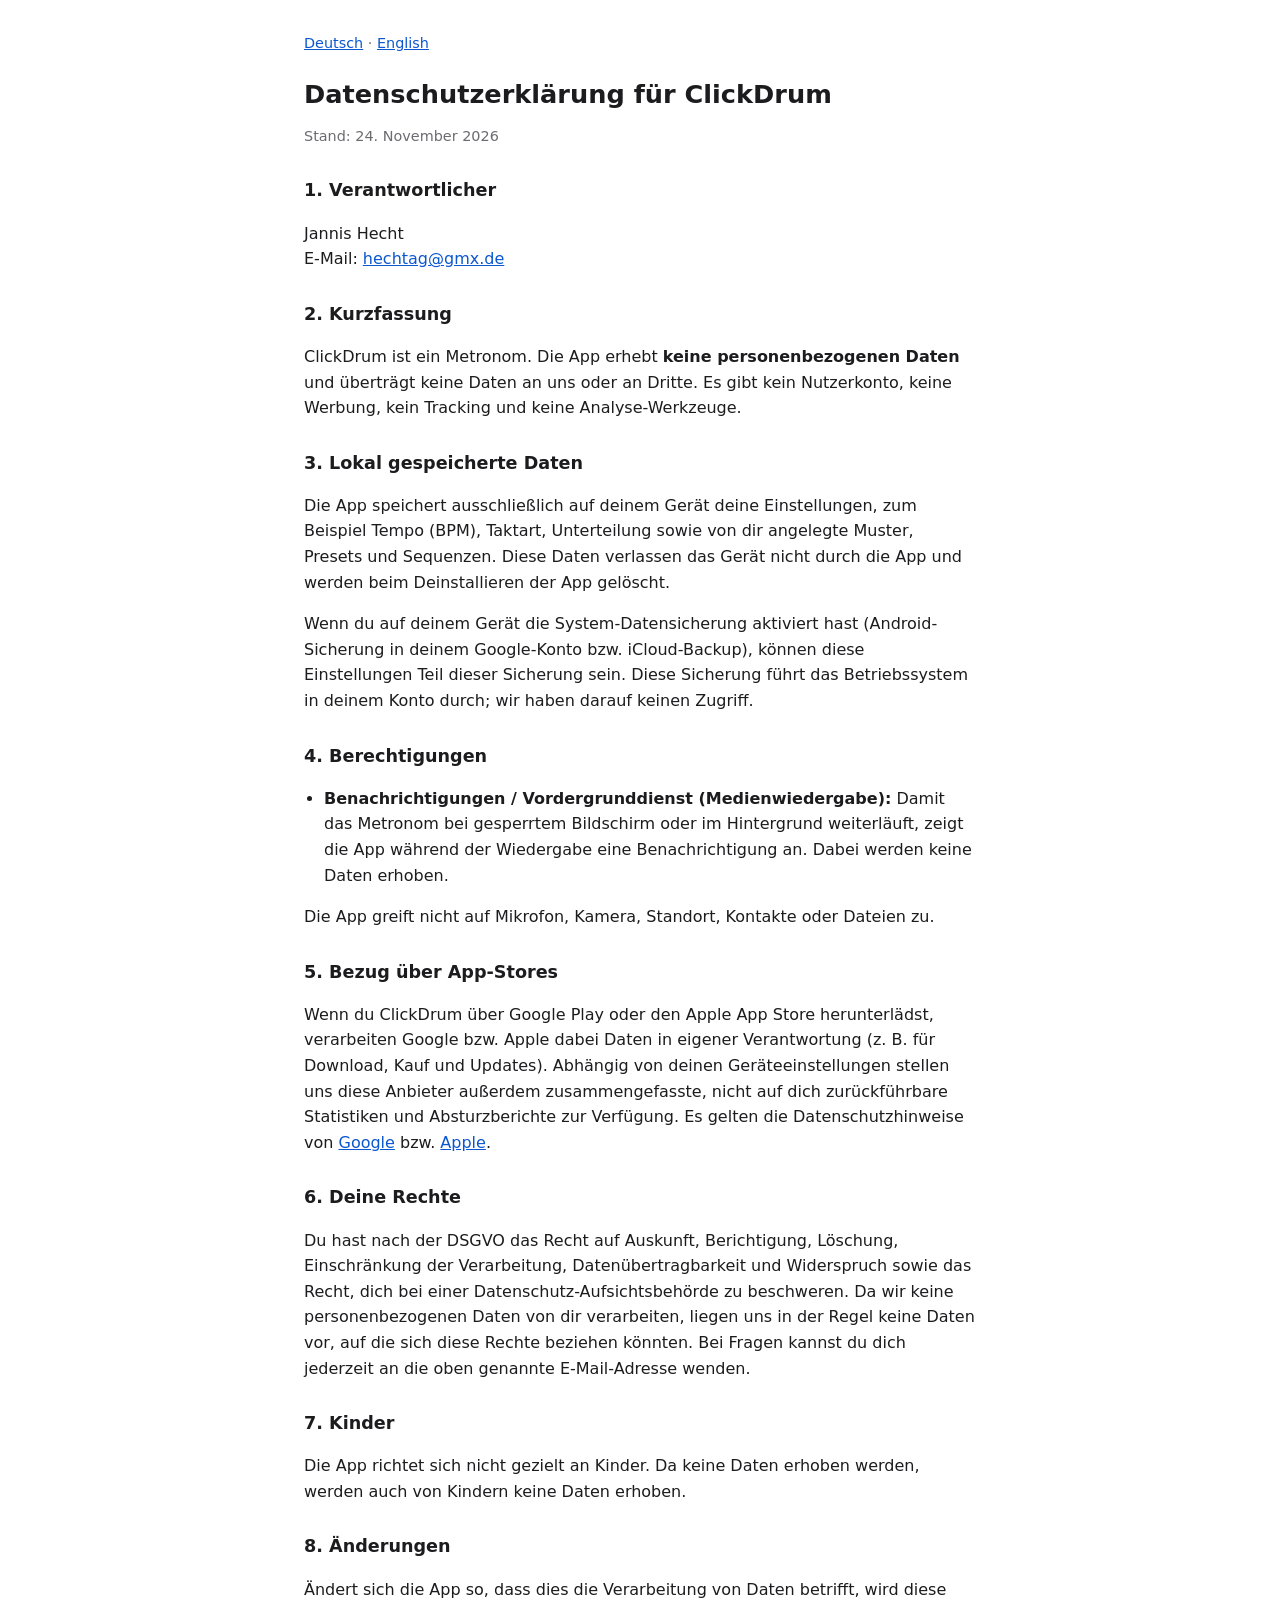
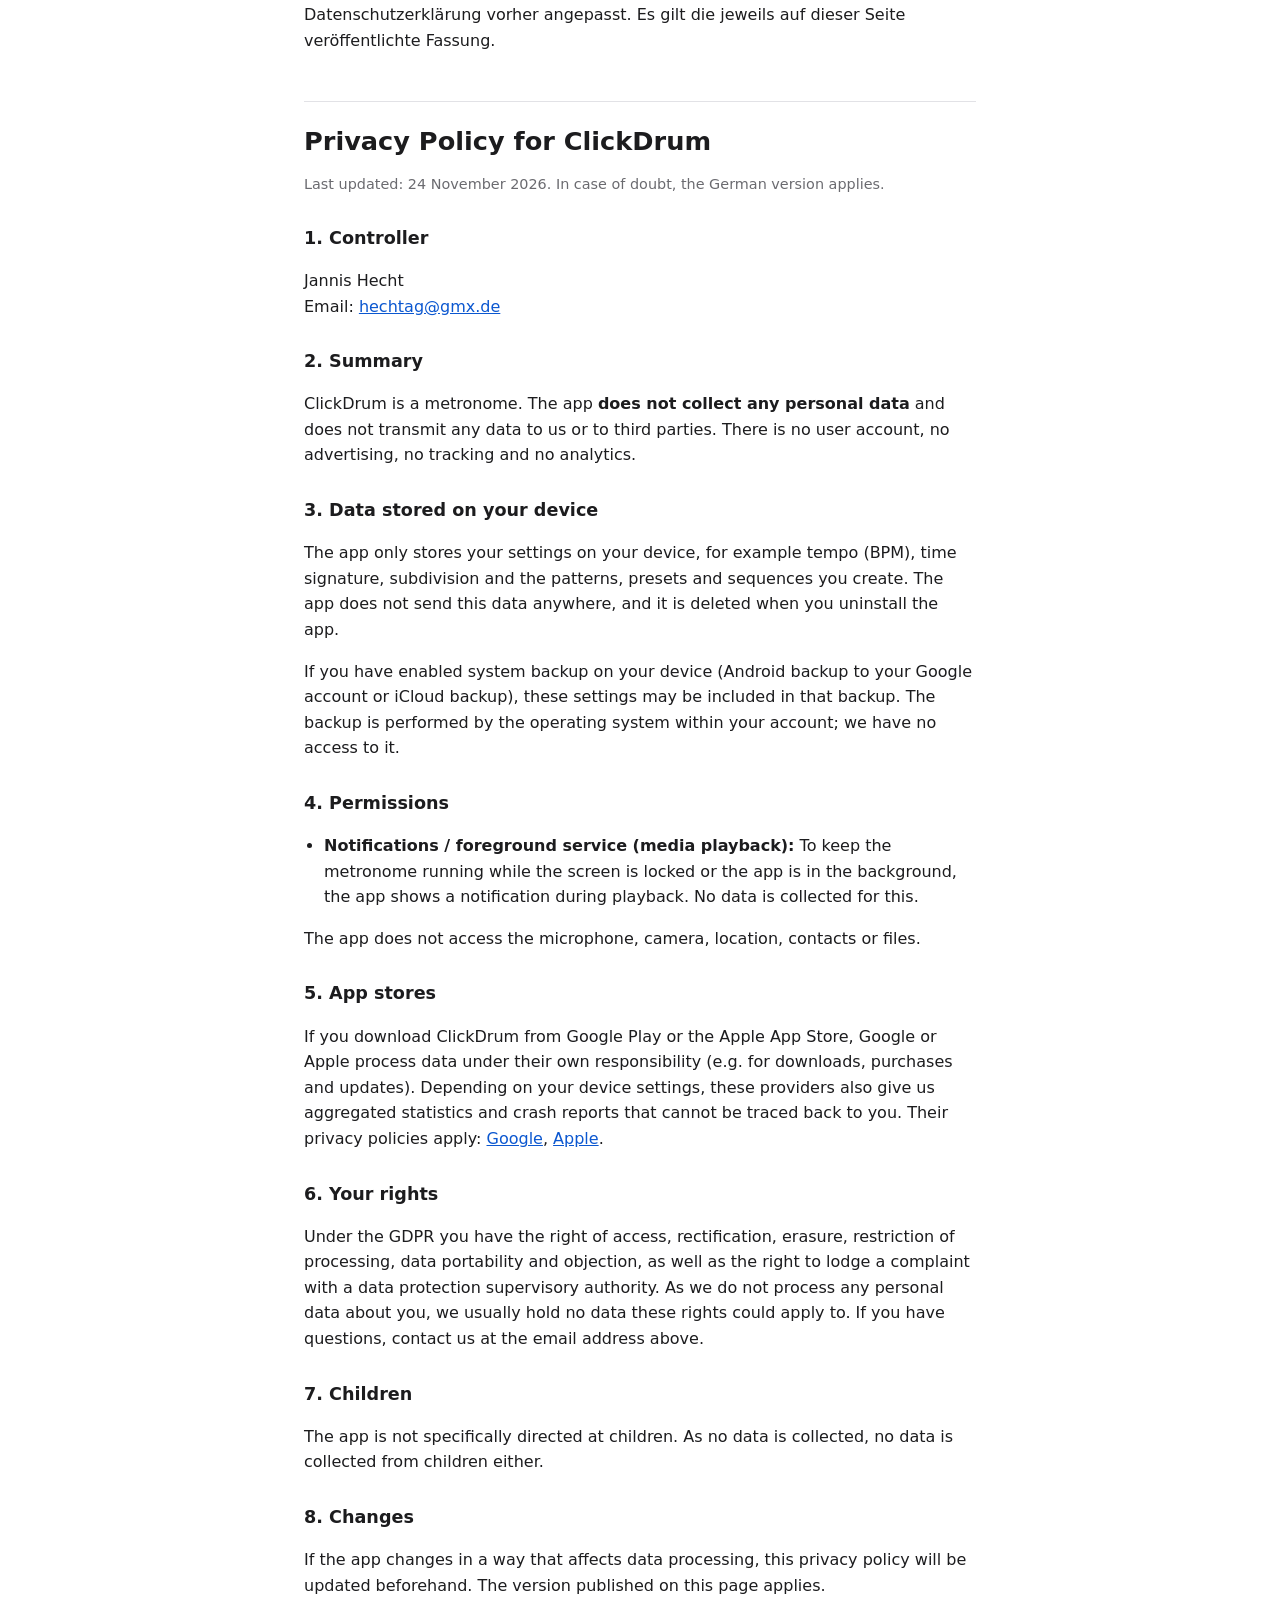
==== clickdrum/privacy.html @ f91745d0 "Add ClickDrum privacy policy and app overview page Co-Authored-By: Claude Opus 5.5 <noreply@anthropi" ====
<!doctype html>
<html lang="de">
<head>
<meta charset="utf-8">
<meta name="viewport" content="width=device-width, initial-scale=1">
<title>ClickDrum – Datenschutzerklärung / Privacy Policy</title>
<meta name="description" content="Datenschutzerklärung der App ClickDrum / Privacy policy of the ClickDrum app">
<link rel="stylesheet" href="../style.css">
</head>
<body>
<main>
<nav><a href="#de">Deutsch</a> · <a href="#en">English</a></nav>

<article id="de" lang="de">
<h1>Datenschutzerklärung für ClickDrum</h1>
<p class="meta">Stand: 24. November 2026</p>

<h2>1. Verantwortlicher</h2>
<p>Jannis Hecht<br>
E-Mail: <a href="mailto:hechtag@gmx.de">hechtag@gmx.de</a></p>

<h2>2. Kurzfassung</h2>
<p>ClickDrum ist ein Metronom. Die App erhebt <strong>keine personenbezogenen Daten</strong> und überträgt keine Daten an uns oder an Dritte. Es gibt kein Nutzerkonto, keine Werbung, kein Tracking und keine Analyse-Werkzeuge.</p>

<h2>3. Lokal gespeicherte Daten</h2>
<p>Die App speichert ausschließlich auf deinem Gerät deine Einstellungen, zum Beispiel Tempo (BPM), Taktart, Unterteilung sowie von dir angelegte Muster, Presets und Sequenzen. Diese Daten verlassen das Gerät nicht durch die App und werden beim Deinstallieren der App gelöscht.</p>
<p>Wenn du auf deinem Gerät die System-Datensicherung aktiviert hast (Android-Sicherung in deinem Google-Konto bzw. iCloud-Backup), können diese Einstellungen Teil dieser Sicherung sein. Diese Sicherung führt das Betriebssystem in deinem Konto durch; wir haben darauf keinen Zugriff.</p>

<h2>4. Berechtigungen</h2>
<ul>
<li><strong>Benachrichtigungen / Vordergrunddienst (Medienwiedergabe):</strong> Damit das Metronom bei gesperrtem Bildschirm oder im Hintergrund weiterläuft, zeigt die App während der Wiedergabe eine Benachrichtigung an. Dabei werden keine Daten erhoben.</li>
</ul>
<p>Die App greift nicht auf Mikrofon, Kamera, Standort, Kontakte oder Dateien zu.</p>

<h2>5. Bezug über App-Stores</h2>
<p>Wenn du ClickDrum über Google Play oder den Apple App Store herunterlädst, verarbeiten Google bzw. Apple dabei Daten in eigener Verantwortung (z.&nbsp;B. für Download, Kauf und Updates). Abhängig von deinen Geräteeinstellungen stellen uns diese Anbieter außerdem zusammengefasste, nicht auf dich zurückführbare Statistiken und Absturzberichte zur Verfügung. Es gelten die Datenschutzhinweise von <a href="https://policies.google.com/privacy">Google</a> bzw. <a href="https://www.apple.com/legal/privacy/">Apple</a>.</p>

<h2>6. Deine Rechte</h2>
<p>Du hast nach der DSGVO das Recht auf Auskunft, Berichtigung, Löschung, Einschränkung der Verarbeitung, Datenübertragbarkeit und Widerspruch sowie das Recht, dich bei einer Datenschutz-Aufsichtsbehörde zu beschweren. Da wir keine personenbezogenen Daten von dir verarbeiten, liegen uns in der Regel keine Daten vor, auf die sich diese Rechte beziehen könnten. Bei Fragen kannst du dich jederzeit an die oben genannte E-Mail-Adresse wenden.</p>

<h2>7. Kinder</h2>
<p>Die App richtet sich nicht gezielt an Kinder. Da keine Daten erhoben werden, werden auch von Kindern keine Daten erhoben.</p>

<h2>8. Änderungen</h2>
<p>Ändert sich die App so, dass dies die Verarbeitung von Daten betrifft, wird diese Datenschutzerklärung vorher angepasst. Es gilt die jeweils auf dieser Seite veröffentlichte Fassung.</p>
</article>

<hr>

<article id="en" lang="en">
<h1>Privacy Policy for ClickDrum</h1>
<p class="meta">Last updated: 24 November 2026. In case of doubt, the German version applies.</p>

<h2>1. Controller</h2>
<p>Jannis Hecht<br>
Email: <a href="mailto:hechtag@gmx.de">hechtag@gmx.de</a></p>

<h2>2. Summary</h2>
<p>ClickDrum is a metronome. The app <strong>does not collect any personal data</strong> and does not transmit any data to us or to third parties. There is no user account, no advertising, no tracking and no analytics.</p>

<h2>3. Data stored on your device</h2>
<p>The app only stores your settings on your device, for example tempo (BPM), time signature, subdivision and the patterns, presets and sequences you create. The app does not send this data anywhere, and it is deleted when you uninstall the app.</p>
<p>If you have enabled system backup on your device (Android backup to your Google account or iCloud backup), these settings may be included in that backup. The backup is performed by the operating system within your account; we have no access to it.</p>

<h2>4. Permissions</h2>
<ul>
<li><strong>Notifications / foreground service (media playback):</strong> To keep the metronome running while the screen is locked or the app is in the background, the app shows a notification during playback. No data is collected for this.</li>
</ul>
<p>The app does not access the microphone, camera, location, contacts or files.</p>

<h2>5. App stores</h2>
<p>If you download ClickDrum from Google Play or the Apple App Store, Google or Apple process data under their own responsibility (e.g. for downloads, purchases and updates). Depending on your device settings, these providers also give us aggregated statistics and crash reports that cannot be traced back to you. Their privacy policies apply: <a href="https://policies.google.com/privacy">Google</a>, <a href="https://www.apple.com/legal/privacy/">Apple</a>.</p>

<h2>6. Your rights</h2>
<p>Under the GDPR you have the right of access, rectification, erasure, restriction of processing, data portability and objection, as well as the right to lodge a complaint with a data protection supervisory authority. As we do not process any personal data about you, we usually hold no data these rights could apply to. If you have questions, contact us at the email address above.</p>

<h2>7. Children</h2>
<p>The app is not specifically directed at children. As no data is collected, no data is collected from children either.</p>

<h2>8. Changes</h2>
<p>If the app changes in a way that affects data processing, this privacy policy will be updated beforehand. The version published on this page applies.</p>
</article>
</main>
</body>
</html>
---- style.css ----
:root {
  --bg: #ffffff;
  --fg: #1c1c1e;
  --muted: #6b6b70;
  --link: #0b57d0;
  --rule: #e2e2e6;
  color-scheme: light dark;
}
@media (prefers-color-scheme: dark) {
  :root {
    --bg: #121214;
    --fg: #ececf0;
    --muted: #a0a0a8;
    --link: #8ab4f8;
    --rule: #2c2c31;
  }
}
* { box-sizing: border-box; }
body {
  margin: 0;
  background: var(--bg);
  color: var(--fg);
  font: 16px/1.6 system-ui, -apple-system, "Segoe UI", Roboto, sans-serif;
}
main { max-width: 44rem; margin: 0 auto; padding: 2rem 1rem 4rem; }
h1 { font-size: 1.6rem; line-height: 1.25; margin: 1.5rem 0 .25rem; }
h2 { font-size: 1.1rem; margin: 1.75rem 0 .25rem; }
a { color: var(--link); }
.meta, nav { color: var(--muted); font-size: .9rem; }
hr { border: 0; border-top: 1px solid var(--rule); margin: 3rem 0 1rem; }
ul { padding-left: 1.25rem; }
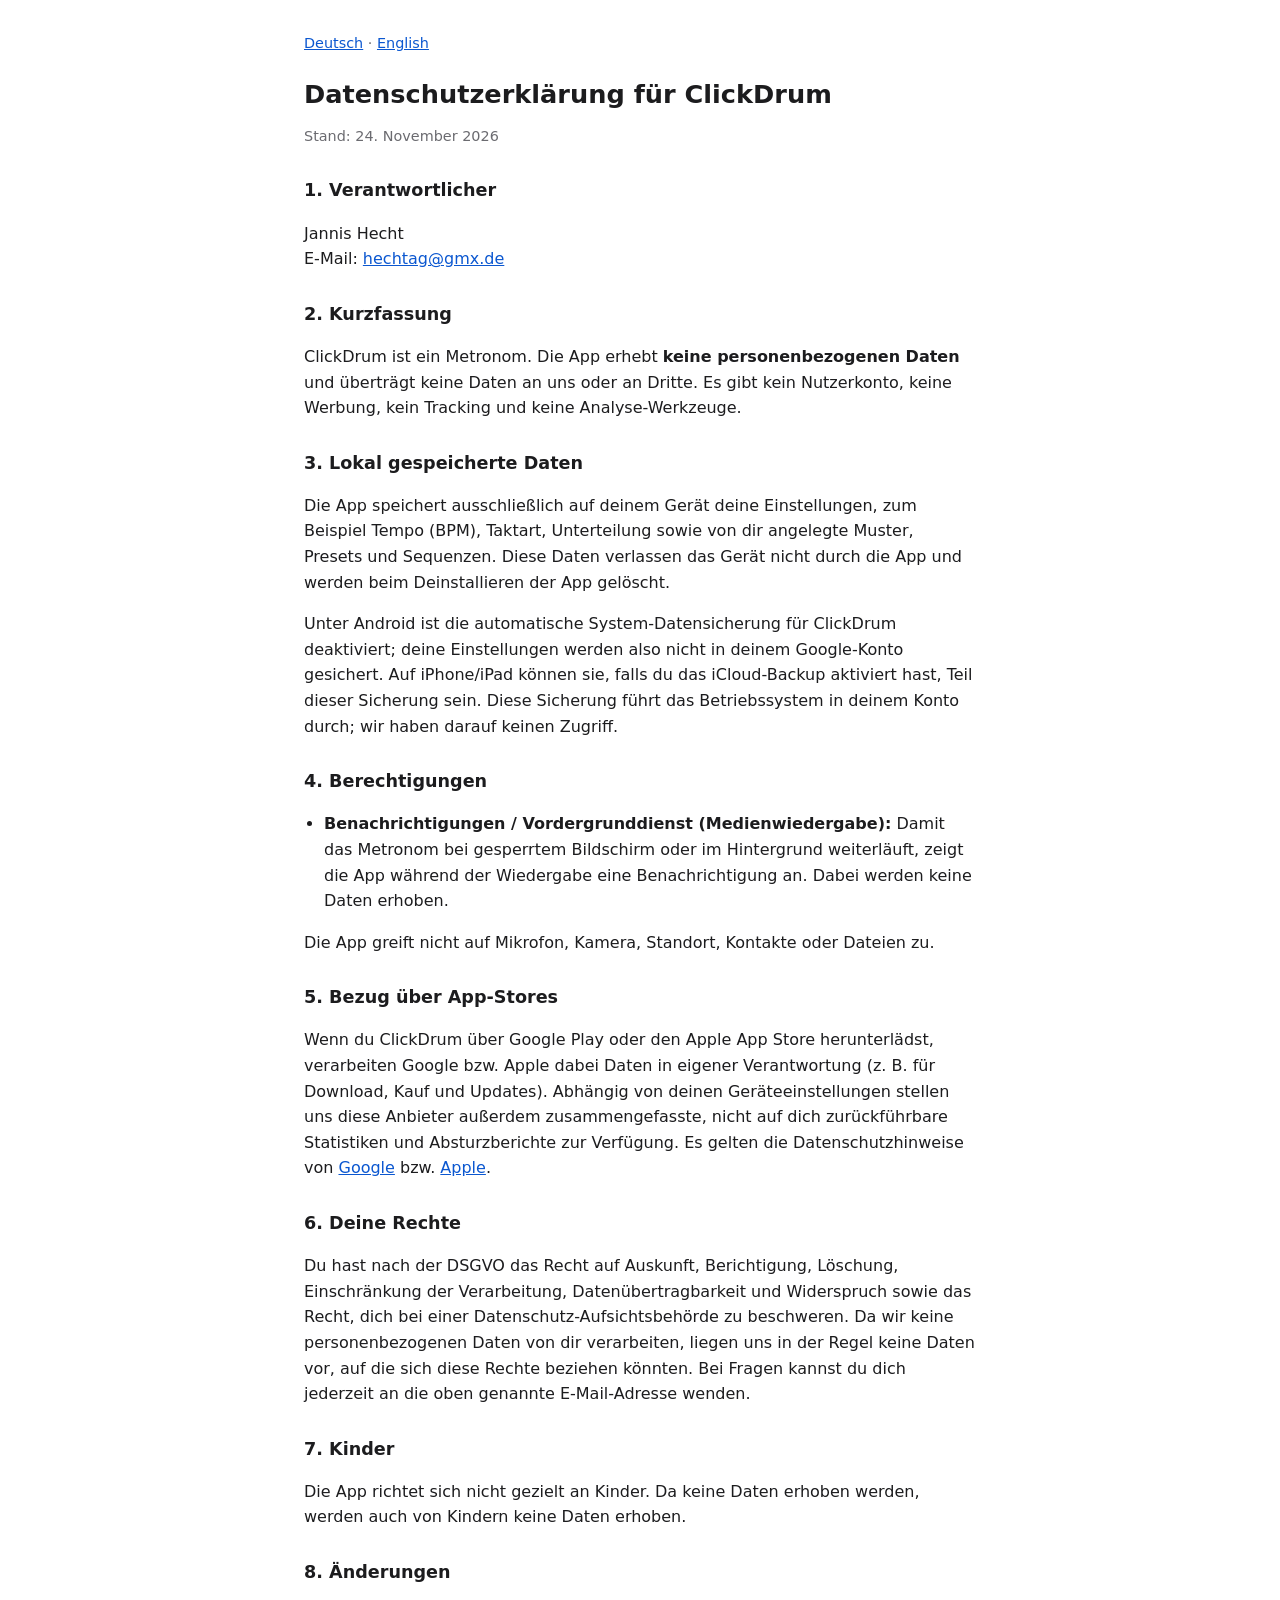
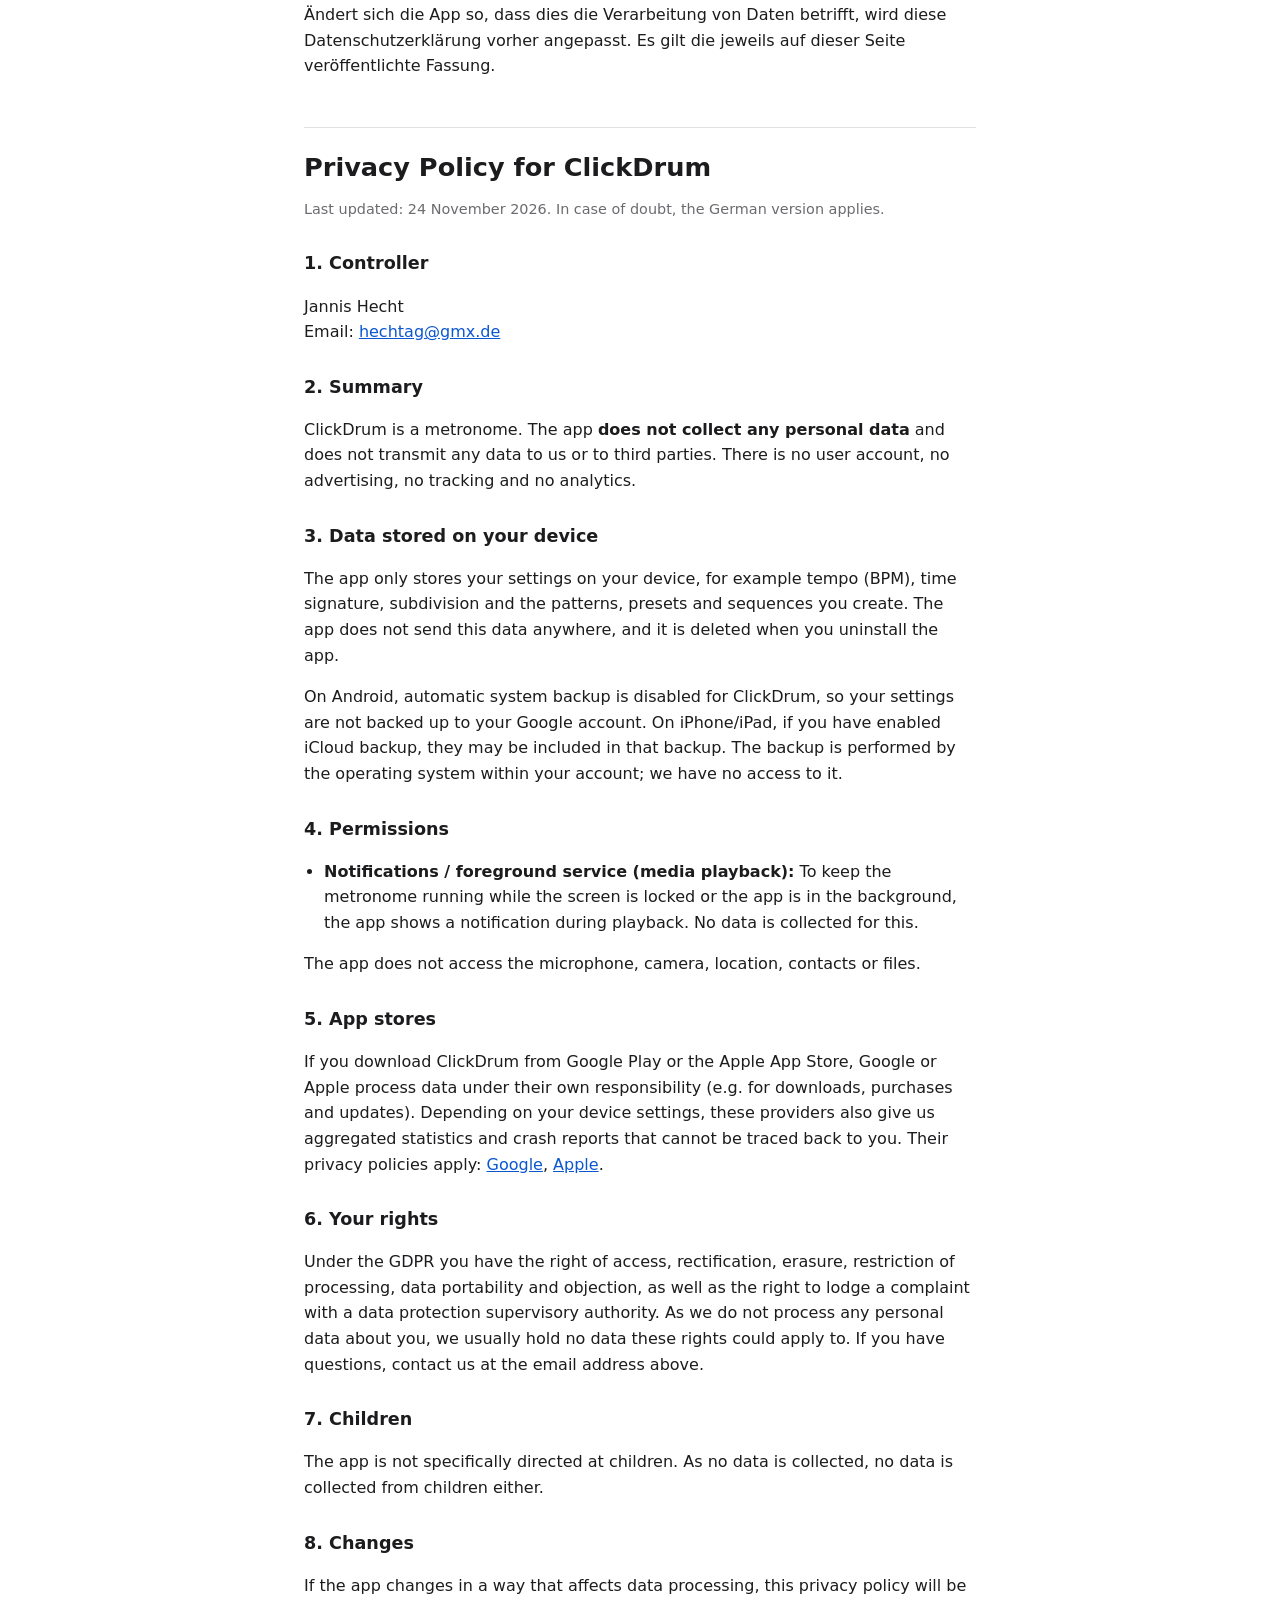
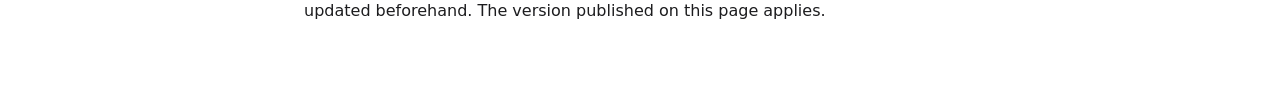
==== commit eb214984: "ClickDrum privacy: Android-Backup ist deaktiviert (allowBackup=false) Co-Authored-By: Claude Opus 5." ====
--- a/clickdrum/privacy.html
+++ b/clickdrum/privacy.html
@@ -24,7 +24,7 @@
 
 <h2>3. Lokal gespeicherte Daten</h2>
 <p>Die App speichert ausschließlich auf deinem Gerät deine Einstellungen, zum Beispiel Tempo (BPM), Taktart, Unterteilung sowie von dir angelegte Muster, Presets und Sequenzen. Diese Daten verlassen das Gerät nicht durch die App und werden beim Deinstallieren der App gelöscht.</p>
-<p>Wenn du auf deinem Gerät die System-Datensicherung aktiviert hast (Android-Sicherung in deinem Google-Konto bzw. iCloud-Backup), können diese Einstellungen Teil dieser Sicherung sein. Diese Sicherung führt das Betriebssystem in deinem Konto durch; wir haben darauf keinen Zugriff.</p>
+<p>Unter Android ist die automatische System-Datensicherung für ClickDrum deaktiviert; deine Einstellungen werden also nicht in deinem Google-Konto gesichert. Auf iPhone/iPad können sie, falls du das iCloud-Backup aktiviert hast, Teil dieser Sicherung sein. Diese Sicherung führt das Betriebssystem in deinem Konto durch; wir haben darauf keinen Zugriff.</p>
 
 <h2>4. Berechtigungen</h2>
 <ul>
@@ -60,7 +60,7 @@
 
 <h2>3. Data stored on your device</h2>
 <p>The app only stores your settings on your device, for example tempo (BPM), time signature, subdivision and the patterns, presets and sequences you create. The app does not send this data anywhere, and it is deleted when you uninstall the app.</p>
-<p>If you have enabled system backup on your device (Android backup to your Google account or iCloud backup), these settings may be included in that backup. The backup is performed by the operating system within your account; we have no access to it.</p>
+<p>On Android, automatic system backup is disabled for ClickDrum, so your settings are not backed up to your Google account. On iPhone/iPad, if you have enabled iCloud backup, they may be included in that backup. The backup is performed by the operating system within your account; we have no access to it.</p>
 
 <h2>4. Permissions</h2>
 <ul>
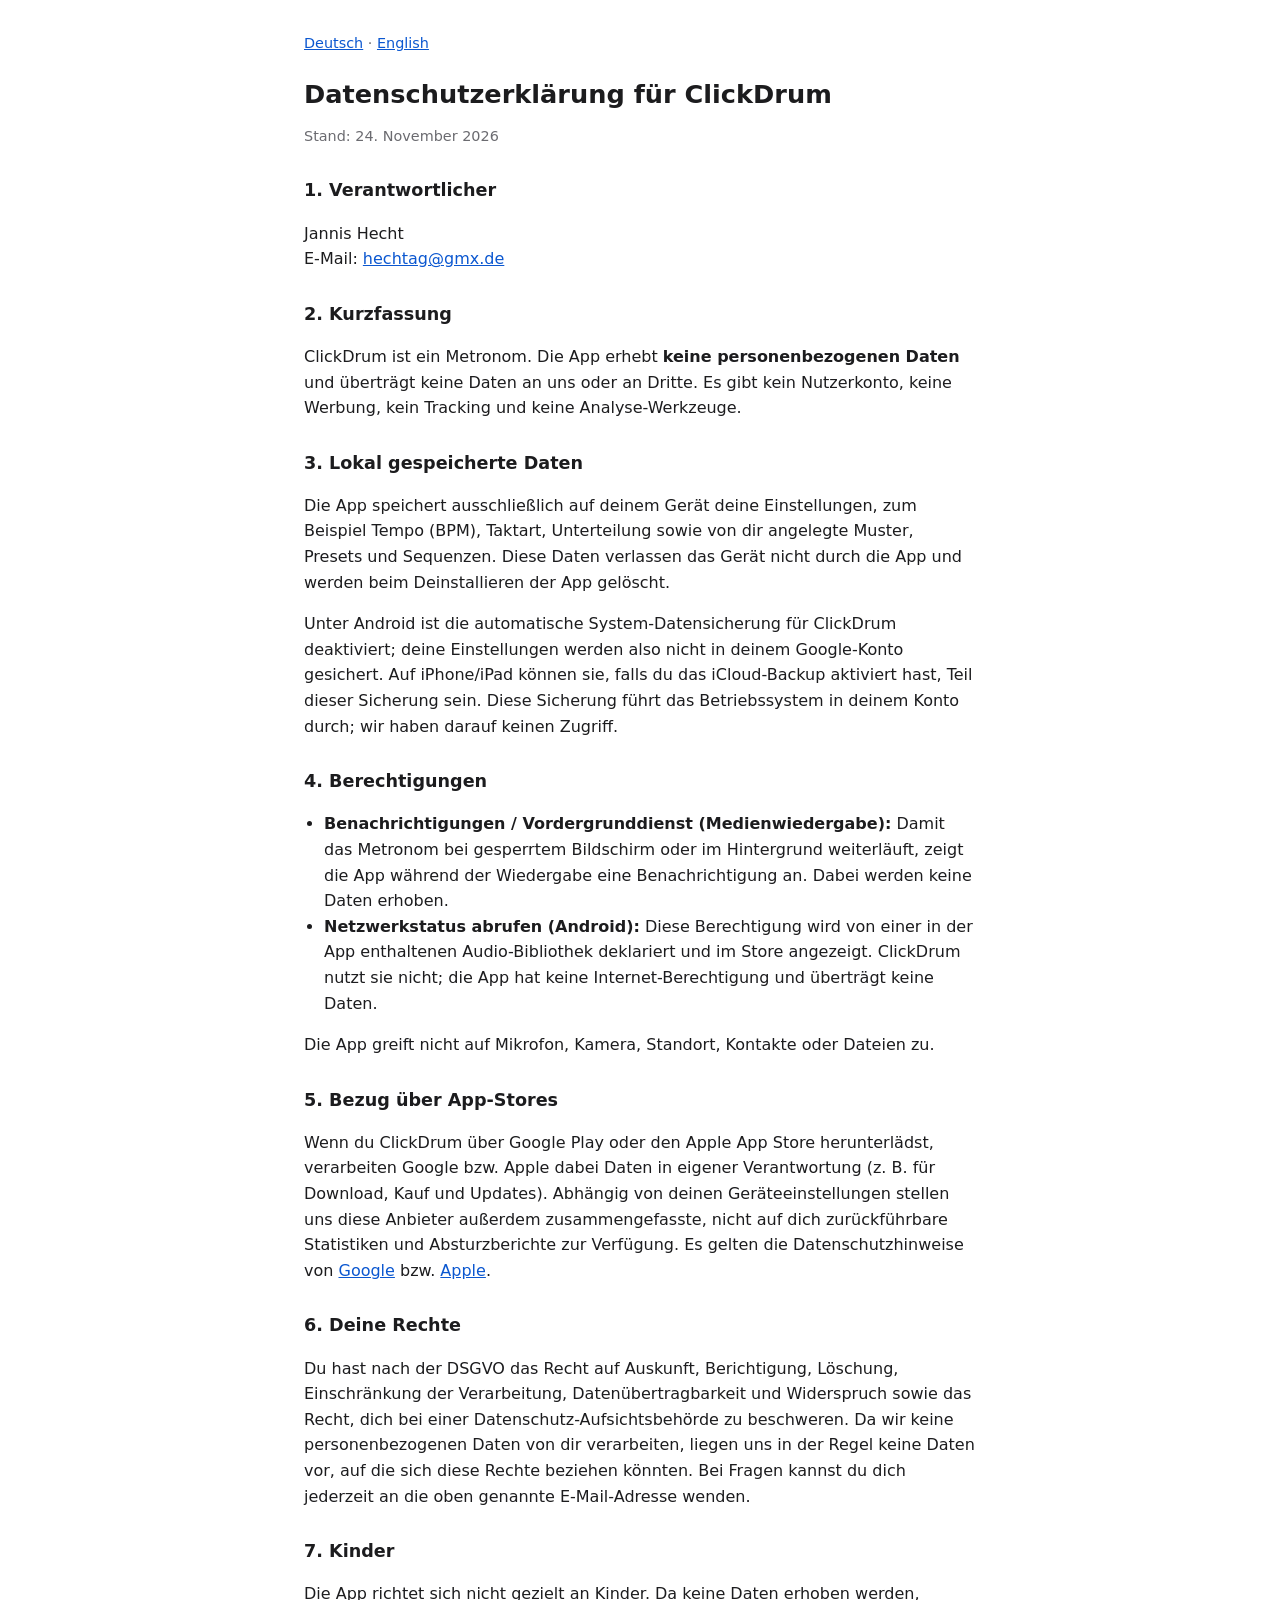
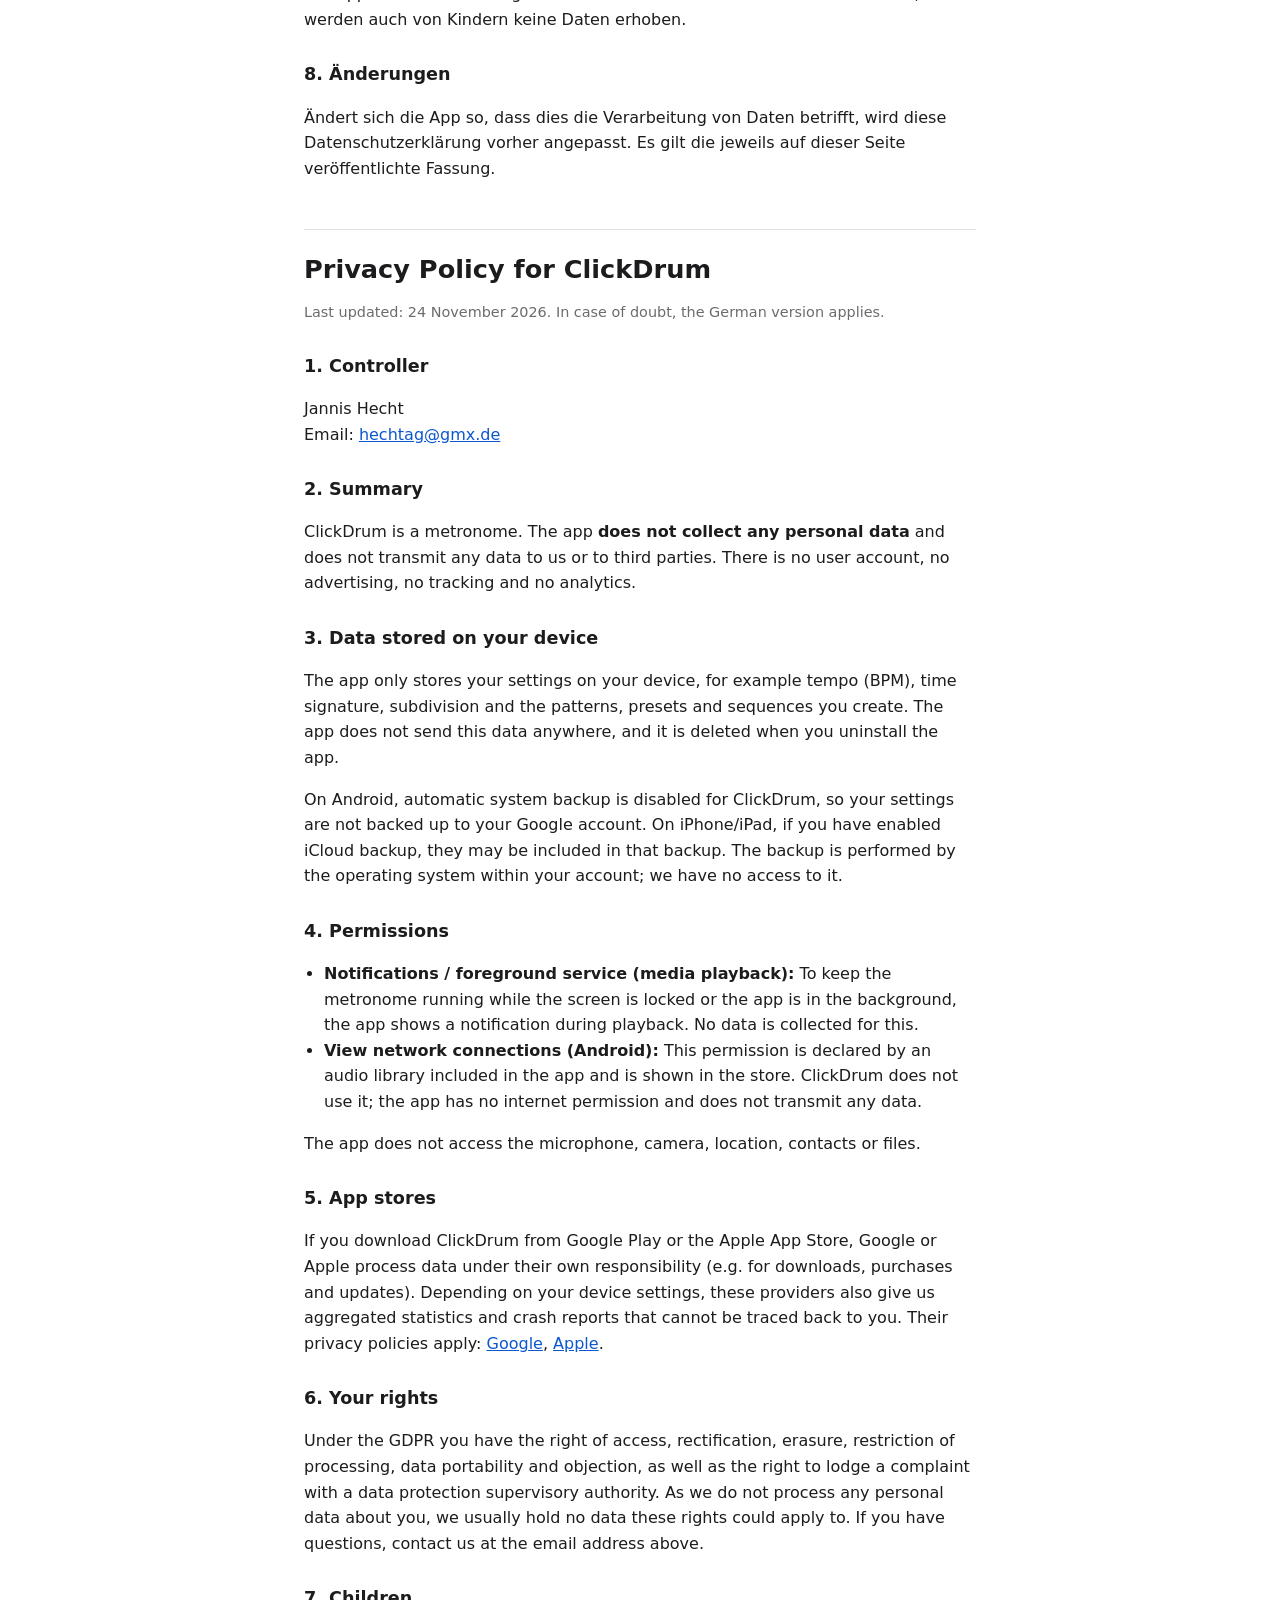
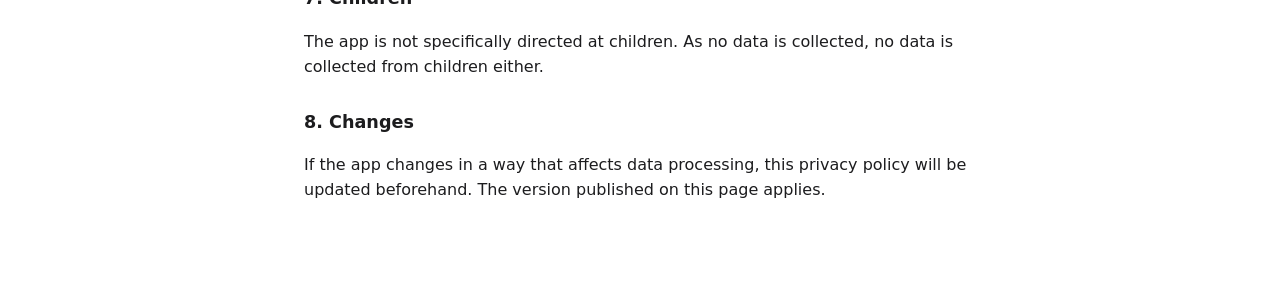
==== commit c9299d5e: "ClickDrum privacy: Hinweis auf Netzwerkstatus-Berechtigung einer Bibliothek Co-Authored-By: Claude O" ====
--- a/clickdrum/privacy.html
+++ b/clickdrum/privacy.html
@@ -29,6 +29,7 @@
 <h2>4. Berechtigungen</h2>
 <ul>
 <li><strong>Benachrichtigungen / Vordergrunddienst (Medienwiedergabe):</strong> Damit das Metronom bei gesperrtem Bildschirm oder im Hintergrund weiterläuft, zeigt die App während der Wiedergabe eine Benachrichtigung an. Dabei werden keine Daten erhoben.</li>
+<li><strong>Netzwerkstatus abrufen (Android):</strong> Diese Berechtigung wird von einer in der App enthaltenen Audio-Bibliothek deklariert und im Store angezeigt. ClickDrum nutzt sie nicht; die App hat keine Internet-Berechtigung und überträgt keine Daten.</li>
 </ul>
 <p>Die App greift nicht auf Mikrofon, Kamera, Standort, Kontakte oder Dateien zu.</p>
 
@@ -65,6 +66,7 @@
 <h2>4. Permissions</h2>
 <ul>
 <li><strong>Notifications / foreground service (media playback):</strong> To keep the metronome running while the screen is locked or the app is in the background, the app shows a notification during playback. No data is collected for this.</li>
+<li><strong>View network connections (Android):</strong> This permission is declared by an audio library included in the app and is shown in the store. ClickDrum does not use it; the app has no internet permission and does not transmit any data.</li>
 </ul>
 <p>The app does not access the microphone, camera, location, contacts or files.</p>
 
